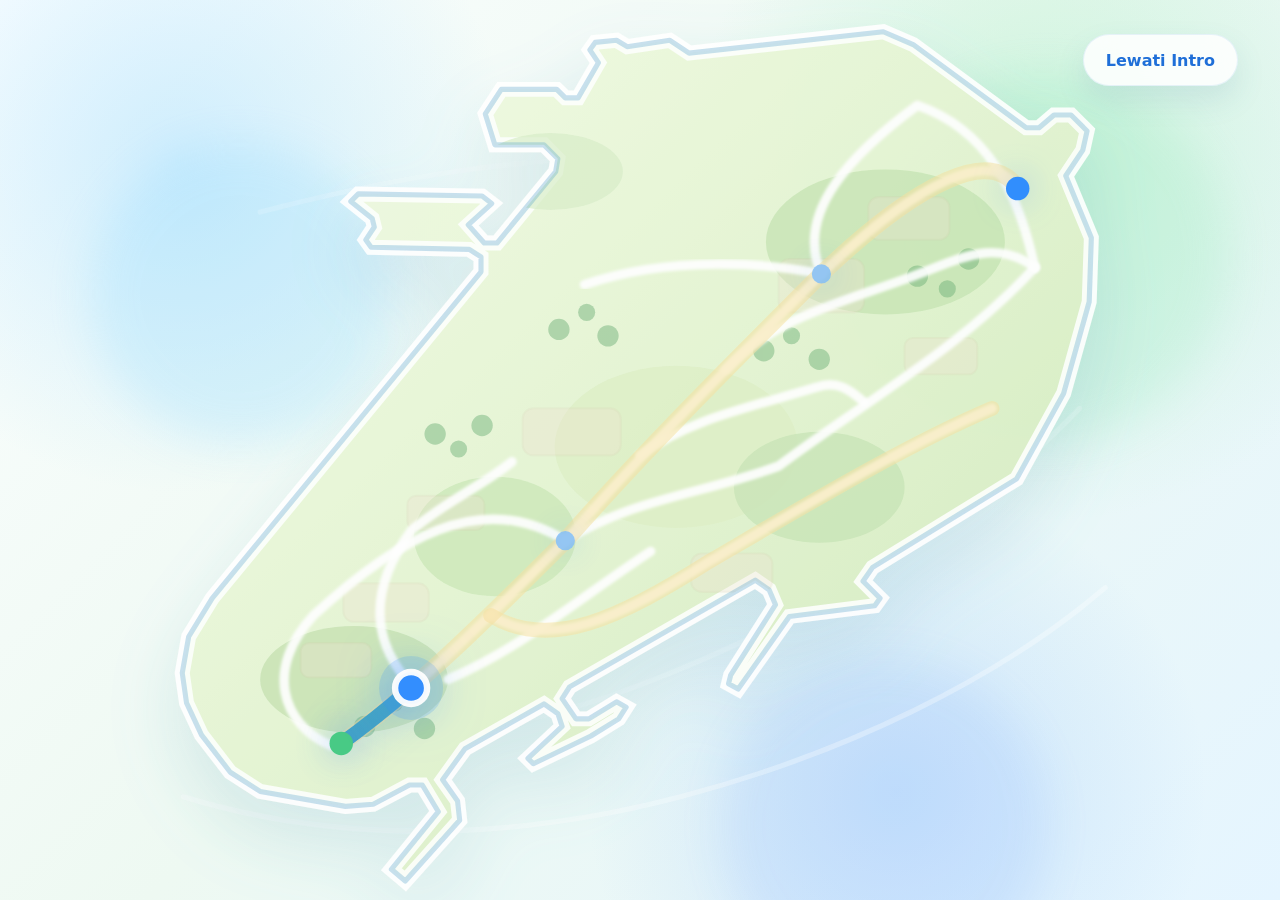
==== index.html @ 86b2e568 "chore: inisialisasi struktur file dan UI dasar proyek" ====
<!DOCTYPE html>
<html lang="id">
<head>
  <meta charset="UTF-8" />
  <meta name="viewport" content="width=device-width, initial-scale=1.0" />
  <title>Welcome to Group One Project</title>
  <link rel="stylesheet" href="style.css" />
</head>
<body class="intro-clean-body">
  <a href="simulasi.html" class="skip-intro-clean">Lewati Intro</a>

  <main class="intro-clean-stage" aria-label="Intro Group One Project">
    <div class="intro-soft-glow glow-one"></div>
    <div class="intro-soft-glow glow-two"></div>
    <div class="intro-soft-glow glow-three"></div>

    <svg
      id="introIslandSvg"
      class="intro-island-svg"
      viewBox="0 0 440 415"
      xmlns="http://www.w3.org/2000/svg"
      aria-label="Governors Island map loading animation"
    >
      <defs>
        <clipPath id="introIslandClip">
          <path id="introIslandClipPath" d="M 110.0,409.5 L 103.5,404.0 L 125.5,377.0 L 118.0,364.5 L 112.0,364.5 L 95.0,373.5 L 82.0,374.5 L 42.0,367.5 L 28.0,358.5 L 14.5,341.0 L 7.5,326.0 L 5.5,312.0 L 8.5,295.0 L 19.5,277.0 L 145.5,124.0 L 145.5,117.0 L 140.0,113.5 L 94.0,112.5 L 91.5,109.0 L 95.5,103.0 L 94.5,99.0 L 84.5,91.0 L 88.0,87.5 L 146.0,88.5 L 150.5,92.0 L 139.5,102.0 L 147.0,110.5 L 153.0,110.5 L 180.5,77.0 L 181.5,71.0 L 175.0,64.5 L 152.0,64.5 L 147.5,50.0 L 155.0,38.5 L 181.0,38.5 L 185.0,42.5 L 191.0,42.5 L 200.5,26.0 L 196.5,20.0 L 199.0,16.5 L 209.0,15.5 L 214.0,18.5 L 234.0,15.5 L 243.0,21.5 L 334.0,11.5 L 348.0,17.5 L 401.0,56.5 L 407.0,56.5 L 414.0,50.5 L 422.0,50.5 L 429.5,58.0 L 427.5,67.0 L 419.5,79.0 L 431.5,108.0 L 430.5,138.0 L 418.5,181.0 L 396.5,221.0 L 329.0,262.5 L 324.5,269.0 L 332.5,277.0 L 330.0,280.5 L 290.0,285.5 L 266.0,319.5 L 261.5,317.0 L 262.5,313.0 L 283.5,280.0 L 280.5,273.0 L 274.0,268.5 L 187.0,318.5 L 183.5,324.0 L 190.0,333.5 L 196.0,333.5 L 209.0,325.5 L 213.5,328.0 L 210.0,333.5 L 197.0,341.5 L 170.0,354.5 L 167.5,352.0 L 183.5,337.0 L 181.5,331.0 L 175.0,326.5 L 138.0,347.5 L 127.5,362.0 L 134.5,372.0 L 135.5,381.0 L 110.0,409.5 Z" />
        </clipPath>

        <linearGradient id="introLandGradient" x1="0" y1="0" x2="1" y2="1">
          <stop offset="0%" stop-color="#f0f9de" />
          <stop offset="48%" stop-color="#d8edbf" />
          <stop offset="100%" stop-color="#b9dc98" />
        </linearGradient>

        <linearGradient id="introWaterGradient" x1="0" y1="0" x2="1" y2="1">
          <stop offset="0%" stop-color="#f7fdff" />
          <stop offset="55%" stop-color="#dff4fb" />
          <stop offset="100%" stop-color="#c0e6f4" />
        </linearGradient>

        <linearGradient id="introRouteGradient" x1="0" y1="0" x2="1" y2="1">
          <stop offset="0%" stop-color="#59c98a" />
          <stop offset="100%" stop-color="#267aff" />
        </linearGradient>

        <filter id="introIslandShadow" x="-30%" y="-30%" width="160%" height="160%">
          <feDropShadow dx="0" dy="16" stdDeviation="18" flood-color="#6aa7bd" flood-opacity="0.22" />
        </filter>

        <filter id="introSoftBlur" x="-20%" y="-20%" width="140%" height="140%">
          <feGaussianBlur stdDeviation="0.65" />
        </filter>
      </defs>

      <path
        class="intro-water-line water-line-one"
        d="M 6 370 C 78 392, 159 391, 239 370 C 315 350, 388 315, 438 272"
      />
      <path
        class="intro-water-line water-line-two"
        d="M 18 328 C 88 348, 148 345, 219 318 C 303 286, 374 242, 426 188"
      />
      <path
        class="intro-water-line water-line-three"
        d="M 42 96 C 111 78, 176 68, 252 70 C 333 72, 393 92, 431 129"
      />

      <path
        class="intro-island-land"
        d="M 110.0,409.5 L 103.5,404.0 L 125.5,377.0 L 118.0,364.5 L 112.0,364.5 L 95.0,373.5 L 82.0,374.5 L 42.0,367.5 L 28.0,358.5 L 14.5,341.0 L 7.5,326.0 L 5.5,312.0 L 8.5,295.0 L 19.5,277.0 L 145.5,124.0 L 145.5,117.0 L 140.0,113.5 L 94.0,112.5 L 91.5,109.0 L 95.5,103.0 L 94.5,99.0 L 84.5,91.0 L 88.0,87.5 L 146.0,88.5 L 150.5,92.0 L 139.5,102.0 L 147.0,110.5 L 153.0,110.5 L 180.5,77.0 L 181.5,71.0 L 175.0,64.5 L 152.0,64.5 L 147.5,50.0 L 155.0,38.5 L 181.0,38.5 L 185.0,42.5 L 191.0,42.5 L 200.5,26.0 L 196.5,20.0 L 199.0,16.5 L 209.0,15.5 L 214.0,18.5 L 234.0,15.5 L 243.0,21.5 L 334.0,11.5 L 348.0,17.5 L 401.0,56.5 L 407.0,56.5 L 414.0,50.5 L 422.0,50.5 L 429.5,58.0 L 427.5,67.0 L 419.5,79.0 L 431.5,108.0 L 430.5,138.0 L 418.5,181.0 L 396.5,221.0 L 329.0,262.5 L 324.5,269.0 L 332.5,277.0 L 330.0,280.5 L 290.0,285.5 L 266.0,319.5 L 261.5,317.0 L 262.5,313.0 L 283.5,280.0 L 280.5,273.0 L 274.0,268.5 L 187.0,318.5 L 183.5,324.0 L 190.0,333.5 L 196.0,333.5 L 209.0,325.5 L 213.5,328.0 L 210.0,333.5 L 197.0,341.5 L 170.0,354.5 L 167.5,352.0 L 183.5,337.0 L 181.5,331.0 L 175.0,326.5 L 138.0,347.5 L 127.5,362.0 L 134.5,372.0 L 135.5,381.0 L 110.0,409.5 Z"
      />

      <g clip-path="url(#introIslandClip)">
        <rect x="0" y="0" width="440" height="415" fill="rgba(250,255,247,0.35)" />

        <ellipse cx="86" cy="315" rx="44" ry="25" fill="#c3dfad" opacity="0.72" />
        <ellipse cx="152" cy="248" rx="38" ry="28" fill="#cce8b8" opacity="0.78" />
        <ellipse cx="237" cy="206" rx="57" ry="38" fill="#dff0c7" opacity="0.88" />
        <ellipse cx="335" cy="110" rx="56" ry="34" fill="#c4e3af" opacity="0.70" />
        <ellipse cx="304" cy="225" rx="40" ry="26" fill="#c8e5b6" opacity="0.78" />
        <ellipse cx="178" cy="77" rx="34" ry="18" fill="#d8edc8" opacity="0.72" />

        <g class="intro-building-group" opacity="0.34">
          <rect x="61" y="298" width="33" height="16" rx="4" />
          <rect x="81" y="270" width="40" height="18" rx="5" />
          <rect x="111" y="229" width="36" height="16" rx="4" />
          <rect x="165" y="188" width="46" height="22" rx="5" />
          <rect x="285" y="118" width="40" height="25" rx="5" />
          <rect x="327" y="89" width="38" height="20" rx="5" />
          <rect x="344" y="155" width="34" height="17" rx="4" />
          <rect x="244" y="256" width="38" height="18" rx="5" />
        </g>

        <g class="intro-trees" opacity="0.48">
          <circle cx="124" cy="200" r="5" /><circle cx="135" cy="207" r="4" /><circle cx="146" cy="196" r="5" />
          <circle cx="182" cy="151" r="5" /><circle cx="195" cy="143" r="4" /><circle cx="205" cy="154" r="5" />
          <circle cx="278" cy="161" r="5" /><circle cx="291" cy="154" r="4" /><circle cx="304" cy="165" r="5" />
          <circle cx="350" cy="126" r="5" /><circle cx="364" cy="132" r="4" /><circle cx="374" cy="118" r="5" />
          <circle cx="91" cy="337" r="5" /><circle cx="105" cy="326" r="4" /><circle cx="119" cy="338" r="5" />
        </g>

        <g class="intro-roads">
          <path d="M80 345 C115 320 150 285 185 250 C220 210 260 170 305 125 C350 82 385 65 397 85" />
          <path d="M75 346 C52 336 44 310 67 285 C105 250 145 225 185 250" />
          <path d="M115 320 C95 300 91 275 113 245 C133 229 145 225 160 213" />
          <path d="M150 285 C178 302 211 286 252 260 C300 232 345 205 385 188" />
          <path d="M185 250 C217 230 250 228 285 215 C325 185 370 160 405 122" />
          <path d="M260 170 C284 145 310 140 348 126 C370 118 386 108 405 122" />
          <path d="M305 125 C292 96 320 68 350 46 C382 57 397 85 405 122" />
          <path d="M194 130 C235 116 280 120 305 125" />
          <path d="M220 210 C243 193 270 188 303 178 C314 174 321 182 325 185" />
          <path d="M130 315 C165 300 190 278 225 255" />
        </g>

        <g class="intro-main-roads">
          <path d="M80 345 C115 320 150 285 185 250 C220 210 260 170 305 125 C350 82 385 65 397 85" />
          <path d="M150 285 C178 302 211 286 252 260 C300 232 345 205 385 188" />
        </g>

        <path
          id="introRoutePath"
          class="intro-loading-route"
          d="M80 345 C115 320 150 285 185 250 C220 210 260 170 305 125 C350 82 385 65 397 85"
        />

        <circle class="intro-static-node node-start" cx="80" cy="345" r="5.5" />
        <circle class="intro-static-node node-goal" cx="397" cy="85" r="5.5" />
        <circle class="intro-static-node node-mid-one" cx="185" cy="250" r="4.5" />
        <circle class="intro-static-node node-mid-two" cx="305" cy="125" r="4.5" />

        <circle id="introMovingHalo" class="intro-moving-halo" cx="80" cy="345" r="15" />
        <circle id="introMovingNode" class="intro-moving-node" cx="80" cy="345" r="7.5" />
      </g>

      <path
        class="intro-island-outline"
        d="M 110.0,409.5 L 103.5,404.0 L 125.5,377.0 L 118.0,364.5 L 112.0,364.5 L 95.0,373.5 L 82.0,374.5 L 42.0,367.5 L 28.0,358.5 L 14.5,341.0 L 7.5,326.0 L 5.5,312.0 L 8.5,295.0 L 19.5,277.0 L 145.5,124.0 L 145.5,117.0 L 140.0,113.5 L 94.0,112.5 L 91.5,109.0 L 95.5,103.0 L 94.5,99.0 L 84.5,91.0 L 88.0,87.5 L 146.0,88.5 L 150.5,92.0 L 139.5,102.0 L 147.0,110.5 L 153.0,110.5 L 180.5,77.0 L 181.5,71.0 L 175.0,64.5 L 152.0,64.5 L 147.5,50.0 L 155.0,38.5 L 181.0,38.5 L 185.0,42.5 L 191.0,42.5 L 200.5,26.0 L 196.5,20.0 L 199.0,16.5 L 209.0,15.5 L 214.0,18.5 L 234.0,15.5 L 243.0,21.5 L 334.0,11.5 L 348.0,17.5 L 401.0,56.5 L 407.0,56.5 L 414.0,50.5 L 422.0,50.5 L 429.5,58.0 L 427.5,67.0 L 419.5,79.0 L 431.5,108.0 L 430.5,138.0 L 418.5,181.0 L 396.5,221.0 L 329.0,262.5 L 324.5,269.0 L 332.5,277.0 L 330.0,280.5 L 290.0,285.5 L 266.0,319.5 L 261.5,317.0 L 262.5,313.0 L 283.5,280.0 L 280.5,273.0 L 274.0,268.5 L 187.0,318.5 L 183.5,324.0 L 190.0,333.5 L 196.0,333.5 L 209.0,325.5 L 213.5,328.0 L 210.0,333.5 L 197.0,341.5 L 170.0,354.5 L 167.5,352.0 L 183.5,337.0 L 181.5,331.0 L 175.0,326.5 L 138.0,347.5 L 127.5,362.0 L 134.5,372.0 L 135.5,381.0 L 110.0,409.5 Z"
      />
    </svg>

    <section id="introRevealClean" class="intro-reveal-clean" aria-live="polite">
      <h1>
        <span>Welcome to</span>
        Group One Project
      </h1>
      <a href="simulasi.html" class="go-simulation-btn">Go to Simulation</a>
    </section>
  </main>

  <script src="intro.js"></script>
</body>
</html>
---- style.css ----
:root {
  --bg: #eef6f8;
  --panel: rgba(255, 255, 255, 0.88);
  --panel-solid: #ffffff;
  --text: #20323c;
  --muted: #6a7a84;
  --primary: #1666d8;
  --primary-dark: #0b4dad;
  --border: rgba(32, 50, 60, 0.12);
  --shadow: 0 18px 40px rgba(28, 64, 84, 0.14);
}

* {
  box-sizing: border-box;
}

body {
  margin: 0;
  min-height: 100vh;
  font-family: Inter, system-ui, -apple-system, BlinkMacSystemFont, "Segoe UI", sans-serif;
  background:
    radial-gradient(circle at 18% 12%, rgba(176, 219, 255, 0.75), transparent 28%),
    radial-gradient(circle at 82% 18%, rgba(196, 237, 223, 0.72), transparent 28%),
    linear-gradient(135deg, #e6f2f6 0%, #f7fbf9 58%, #d9ebf2 100%);
  color: var(--text);
}

.hero {
  width: min(1440px, calc(100% - 32px));
  margin: 22px auto 16px;
  padding: 10px 6px 0;
  display: flex;
  justify-content: flex-start;
  gap: 20px;
  align-items: center;
  border: 0;
  border-radius: 0;
  background: transparent;
  backdrop-filter: none;
  box-shadow: none;
}

.hero-simple h1 {
  margin: 0;
  font-size: clamp(2rem, 4vw, 3.2rem);
  line-height: 1.04;
}

.eyebrow {
  margin: 0 0 8px;
  color: var(--primary-dark);
  font-weight: 800;
  letter-spacing: 0.08em;
  text-transform: uppercase;
  font-size: 0.78rem;
}

h1, h2, h3, p {
  margin-top: 0;
}

h1 {
  margin-bottom: 10px;
  font-size: clamp(1.8rem, 3.4vw, 3.2rem);
  line-height: 1.05;
  max-width: none;
  white-space: nowrap;
}

.legend-box {
  margin-top: 18px;
  padding: 16px;
  border-radius: 18px;
  background: linear-gradient(135deg, rgba(255,255,255,0.78), rgba(238,248,248,0.96));
  border: 1px solid var(--border);
  display: grid;
  gap: 12px;
}

.legend-item {
  display: flex;
  align-items: center;
  gap: 10px;
  font-weight: 700;
  color: #35505c;
}

.dot {
  width: 12px;
  height: 12px;
  display: inline-block;
  border-radius: 50%;
  margin-right: 8px;
  vertical-align: -1px;
}

.dot.start { background: #18a85b; }
.dot.goal { background: #d93232; }
.dot.visited { background: #f59e0b; }
.dot.route { background: #1769ff; }

.layout {
  width: min(1440px, calc(100% - 32px));
  margin: 0 auto;
  display: grid;
  grid-template-columns: 300px minmax(460px, 1fr) 350px;
  gap: 16px;
  align-items: start;
}

.panel,
.map-shell {
  border: 1px solid var(--border);
  background: var(--panel);
  border-radius: 26px;
  box-shadow: var(--shadow);
  backdrop-filter: blur(12px);
}

.panel {
  padding: 20px;
}

.controls,
.metrics {
  position: sticky;
  top: 16px;
}

h2 {
  margin-bottom: 16px;
  font-size: 1.16rem;
}

h3 {
  margin: 22px 0 10px;
  font-size: 1rem;
}

label {
  display: block;
  margin: 14px 0 7px;
  color: #34454e;
  font-size: 0.9rem;
  font-weight: 700;
}

select,
button {
  width: 100%;
  min-height: 42px;
  border-radius: 14px;
  border: 1px solid var(--border);
  font: inherit;
}

select {
  padding: 0 12px;
  background: #fff;
  color: var(--text);
}

.button-grid {
  display: grid;
  grid-template-columns: 1fr 1fr;
  gap: 10px;
  margin-top: 18px;
}

button {
  cursor: pointer;
  padding: 10px 12px;
  background: #fff;
  color: #263944;
  font-weight: 800;
  transition: transform 0.18s ease, box-shadow 0.18s ease, background 0.18s ease;
}

button:hover {
  transform: translateY(-1px);
  box-shadow: 0 10px 24px rgba(28, 64, 84, 0.13);
}

button.primary,
button.wide {
  background: linear-gradient(135deg, var(--primary), #42a5ff);
  border: 0;
  color: #fff;
}

button.wide {
  grid-column: 1 / -1;
}

.map-shell {
  border: 0;
  background: transparent;
  border-radius: 0;
  box-shadow: none;
  backdrop-filter: none;
  padding: 0;
  min-height: 720px;
}

#mapCanvas {
  width: 100%;
  height: 700px;
  display: block;
  border-radius: 24px;
  background: transparent;
  box-shadow: none;
}

.metric-list {
  display: grid;
  gap: 10px;
}

.metric {
  padding: 12px 14px;
  display: flex;
  justify-content: space-between;
  gap: 12px;
  border: 1px solid var(--border);
  border-radius: 16px;
  background: rgba(255,255,255,0.75);
}

.metric span {
  color: var(--muted);
}

.metric strong {
  text-align: right;
}

.table-wrap {
  overflow-x: auto;
  border-radius: 16px;
  border: 1px solid var(--border);
  background: rgba(255,255,255,0.72);
}

table {
  width: 100%;
  border-collapse: collapse;
  font-size: 0.85rem;
}

th, td {
  padding: 10px;
  text-align: left;
  border-bottom: 1px solid var(--border);
  white-space: nowrap;
}

th {
  color: #31454f;
  background: rgba(239, 247, 250, 0.9);
}

tr:last-child td {
  border-bottom: 0;
}

.info p {
  margin-bottom: 0;
  color: var(--muted);
  line-height: 1.7;
}

@media (max-width: 1180px) {
  .layout {
    grid-template-columns: 1fr;
  }

  .controls,
  .metrics {
    position: static;
  }

  .map-shell {
    min-height: 620px;
  }

  #mapCanvas {
    height: 600px;
  }
}

@media (max-width: 760px) {
  .hero {
    flex-direction: column;
    padding: 18px;
  }

  .layout,
  .hero,
  .info {
    width: min(100% - 20px, 1440px);
  }

  .button-grid {
    grid-template-columns: 1fr;
  }

  button.wide {
    grid-column: auto;
  }

  #mapCanvas {
    height: 520px;
  }
}

/* =====================================================
   INTRO PAGE CLEAN - WELCOME TO GROUP ONE PROJECT
   Tidak memakai kotak/card. Peta memakai outline yang sama
   dengan halaman eksekusi.
===================================================== */

.intro-clean-body {
  min-height: 100vh;
  overflow: hidden;
  color: #12313d;
  background:
    radial-gradient(circle at 14% 18%, rgba(171, 224, 255, 0.54), transparent 25%),
    radial-gradient(circle at 82% 18%, rgba(168, 238, 196, 0.48), transparent 28%),
    radial-gradient(circle at 70% 88%, rgba(118, 176, 255, 0.28), transparent 26%),
    linear-gradient(135deg, #fbfeff 0%, #eef9f2 48%, #e5f5ff 100%);
}

.intro-clean-stage {
  position: relative;
  width: 100vw;
  height: 100vh;
  overflow: hidden;
}

.skip-intro-clean {
  position: fixed;
  top: 34px;
  right: 42px;
  z-index: 20;
  display: inline-flex;
  align-items: center;
  justify-content: center;
  min-width: 142px;
  min-height: 52px;
  padding: 0 22px;
  border-radius: 999px;
  text-decoration: none;
  color: #1f6fd8;
  font-weight: 900;
  background: rgba(255, 255, 255, 0.86);
  border: 1px solid rgba(120, 182, 222, 0.16);
  box-shadow: 0 14px 30px rgba(72, 126, 163, 0.13);
  backdrop-filter: blur(14px);
  transition: transform 0.18s ease, box-shadow 0.18s ease;
}

.skip-intro-clean:hover {
  transform: translateY(-2px);
  box-shadow: 0 18px 36px rgba(72, 126, 163, 0.19);
}

.intro-soft-glow {
  position: absolute;
  z-index: 1;
  border-radius: 999px;
  pointer-events: none;
  filter: blur(22px);
  opacity: 0.46;
}

.glow-one {
  width: 300px;
  height: 300px;
  left: 7vw;
  top: 16vh;
  background: rgba(132, 214, 255, 0.46);
}

.glow-two {
  width: 370px;
  height: 370px;
  right: 4vw;
  top: 8vh;
  background: rgba(140, 231, 182, 0.42);
}

.glow-three {
  width: 330px;
  height: 330px;
  right: 18vw;
  bottom: -90px;
  background: rgba(111, 163, 255, 0.28);
}

.intro-island-svg {
  position: absolute;
  z-index: 2;
  left: 50%;
  top: 50%;
  width: min(1120px, 112vw);
  height: min(820px, 92vh);
  transform: translate(-50%, -50%) scale(1.08);
  overflow: visible;
  opacity: 0.97;
}

.intro-clean-body.intro-finished .intro-island-svg {
  opacity: 0.72;
  filter: saturate(0.95) blur(0.15px);
}

.intro-water-line {
  fill: none;
  stroke: rgba(255, 255, 255, 0.58);
  stroke-width: 2.4;
  stroke-linecap: round;
  opacity: 0.56;
}

.water-line-two { opacity: 0.35; }
.water-line-three { opacity: 0.28; }

.intro-island-land {
  fill: url(#introLandGradient);
  stroke: rgba(255, 255, 255, 0.92);
  stroke-width: 7;
  filter: url(#introIslandShadow);
}

.intro-island-outline {
  fill: none;
  stroke: rgba(92, 165, 201, 0.34);
  stroke-width: 2.4;
  stroke-linejoin: round;
  stroke-linecap: round;
}

.intro-building-group rect {
  fill: #eee2cf;
  stroke: rgba(214, 200, 174, 0.45);
  stroke-width: 1;
}

.intro-trees circle {
  fill: #6daf76;
}

.intro-roads path,
.intro-main-roads path {
  fill: none;
  stroke-linecap: round;
  stroke-linejoin: round;
}

.intro-roads path {
  stroke: rgba(255, 255, 255, 0.92);
  stroke-width: 4.4;
  filter: url(#introSoftBlur);
}

.intro-main-roads path {
  stroke: rgba(248, 224, 157, 0.52);
  stroke-width: 8;
}

.intro-main-roads path + path {
  stroke-width: 7;
}

.intro-loading-route {
  fill: none;
  stroke: url(#introRouteGradient);
  stroke-width: 6.6;
  stroke-linecap: round;
  stroke-linejoin: round;
  filter: drop-shadow(0 0 9px rgba(38, 122, 255, 0.32));
}

.intro-static-node {
  filter: drop-shadow(0 0 8px rgba(38, 122, 255, 0.35));
  animation: introNodePulse 1.9s ease-in-out infinite;
}

.node-start {
  fill: #43c982;
}

.node-goal {
  fill: #2d8bff;
  animation-delay: 0.35s;
}

.node-mid-one,
.node-mid-two {
  fill: #75b9ff;
  opacity: 0.78;
}

.node-mid-one { animation-delay: 0.65s; }
.node-mid-two { animation-delay: 0.95s; }

.intro-moving-halo {
  fill: rgba(45, 139, 255, 0.18);
  animation: introHaloPulse 1.25s ease-in-out infinite;
}

.intro-moving-node {
  fill: #2d8bff;
  stroke: rgba(255, 255, 255, 0.95);
  stroke-width: 3;
  filter: drop-shadow(0 0 12px rgba(45, 139, 255, 0.56));
}

.intro-reveal-clean {
  position: relative;
  z-index: 8;
  width: min(980px, calc(100% - 40px));
  min-height: 100vh;
  margin: 0 auto;
  display: flex;
  flex-direction: column;
  align-items: center;
  justify-content: center;
  text-align: center;
  pointer-events: none;
  opacity: 0;
  transform: translateY(24px) scale(0.985);
  transition: opacity 0.72s ease, transform 0.72s ease;
}

.intro-reveal-clean::before {
  content: "";
  position: absolute;
  width: min(900px, 92vw);
  height: min(420px, 54vh);
  border-radius: 999px;
  background: radial-gradient(circle, rgba(255,255,255,0.86) 0%, rgba(255,255,255,0.60) 42%, rgba(255,255,255,0.0) 72%);
  filter: blur(5px);
  z-index: -1;
}

.intro-reveal-clean.show {
  opacity: 1;
  transform: translateY(0) scale(1);
  pointer-events: auto;
}

.intro-reveal-clean h1 {
  margin: 0 0 34px;
  max-width: 980px;
  font-family: Georgia, "Times New Roman", serif;
  font-size: clamp(3.7rem, 9vw, 8.6rem);
  line-height: 0.92;
  letter-spacing: -0.075em;
  font-weight: 800;
  color: #0a455c;
  text-shadow: 0 12px 34px rgba(56, 118, 143, 0.14);
}

.intro-reveal-clean h1 span {
  display: block;
  margin-bottom: 8px;
  font-size: clamp(2rem, 4vw, 4rem);
  line-height: 1;
  letter-spacing: -0.045em;
  font-style: italic;
  font-weight: 600;
  color: #4dbb80;
}

.go-simulation-btn {
  display: inline-flex;
  align-items: center;
  justify-content: center;
  gap: 14px;
  min-width: 340px;
  min-height: 72px;
  padding: 0 42px;
  border-radius: 999px;
  text-decoration: none;
  color: #ffffff;
  font-size: 1.18rem;
  font-weight: 950;
  letter-spacing: 0.02em;
  background: linear-gradient(135deg, #50c783 0%, #267aff 100%);
  box-shadow: 0 20px 44px rgba(38, 122, 255, 0.23), inset 0 1px 0 rgba(255,255,255,0.35);
  transition: transform 0.18s ease, box-shadow 0.18s ease, filter 0.18s ease;
}

.go-simulation-btn::after {
  content: "→";
  font-size: 1.7rem;
  line-height: 1;
  transform: translateY(-1px);
}

.go-simulation-btn:hover {
  transform: translateY(-3px) scale(1.02);
  box-shadow: 0 26px 54px rgba(38, 122, 255, 0.30), inset 0 1px 0 rgba(255,255,255,0.45);
  filter: saturate(1.05);
}

@keyframes introHaloPulse {
  0%, 100% {
    transform: scale(0.88);
    opacity: 0.62;
  }
  50% {
    transform: scale(1.26);
    opacity: 0.20;
  }
}

@keyframes introNodePulse {
  0%, 100% {
    transform: scale(1);
    opacity: 0.82;
  }
  50% {
    transform: scale(1.22);
    opacity: 0.50;
  }
}

@media (max-width: 900px) {
  .skip-intro-clean {
    top: 22px;
    right: 20px;
    min-width: 126px;
    min-height: 46px;
  }

  .intro-island-svg {
    width: 125vw;
    height: 84vh;
    transform: translate(-50%, -50%) scale(1.03);
  }

  .intro-reveal-clean h1 {
    font-size: clamp(3rem, 13vw, 5.8rem);
  }

  .intro-reveal-clean h1 span {
    font-size: clamp(1.7rem, 7vw, 3.1rem);
  }

  .go-simulation-btn {
    min-width: 280px;
    min-height: 64px;
    font-size: 1.04rem;
  }
}

@media (max-width: 560px) {
  .skip-intro-clean {
    right: 14px;
    top: 14px;
  }

  .intro-island-svg {
    width: 150vw;
    height: 82vh;
    opacity: 0.92;
  }

  .intro-reveal-clean {
    width: min(100% - 28px, 980px);
  }

  .intro-reveal-clean h1 {
    margin-bottom: 26px;
    letter-spacing: -0.055em;
  }

  .go-simulation-btn {
    width: min(100%, 340px);
    min-width: 0;
  }

  .metric-status {
  align-items: flex-start;
}

.status-wrap {
  display: flex;
  flex-direction: column;
  align-items: flex-end;
  gap: 4px;
  text-align: right;
}

.reason-text {
  display: block;
  color: #7a8b95;
  font-size: 0.8rem;
  line-height: 1.35;
  max-width: 220px;
}
}
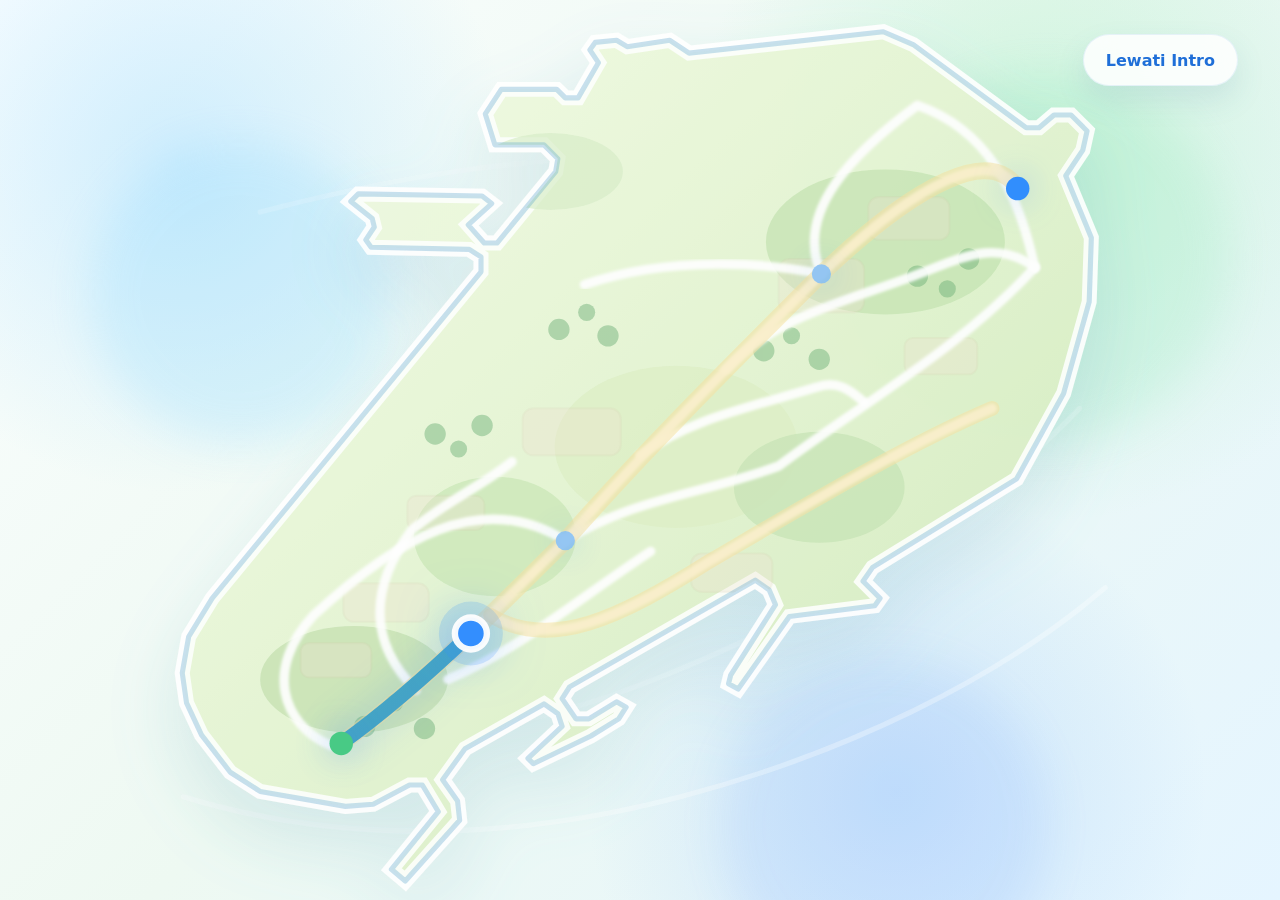
==== commit 9ddc956f: "Merapikan kode agar bisa berjalan lancar dan mengatur logika utama astar.js" ====
--- a/index.html
+++ b/index.html
@@ -149,4 +149,4 @@
 
   <script src="intro.js"></script>
 </body>
-</html>+</html>
--- a/style.css
+++ b/style.css
@@ -94,7 +94,7 @@
   vertical-align: -1px;
 }
 
-.dot.start { background: #18a85b; }
+.dot.start { background: #eab308; }
 .dot.goal { background: #d93232; }
 .dot.visited { background: #f59e0b; }
 .dot.route { background: #1769ff; }
@@ -701,4 +701,4 @@
   line-height: 1.35;
   max-width: 220px;
 }
-}+}
